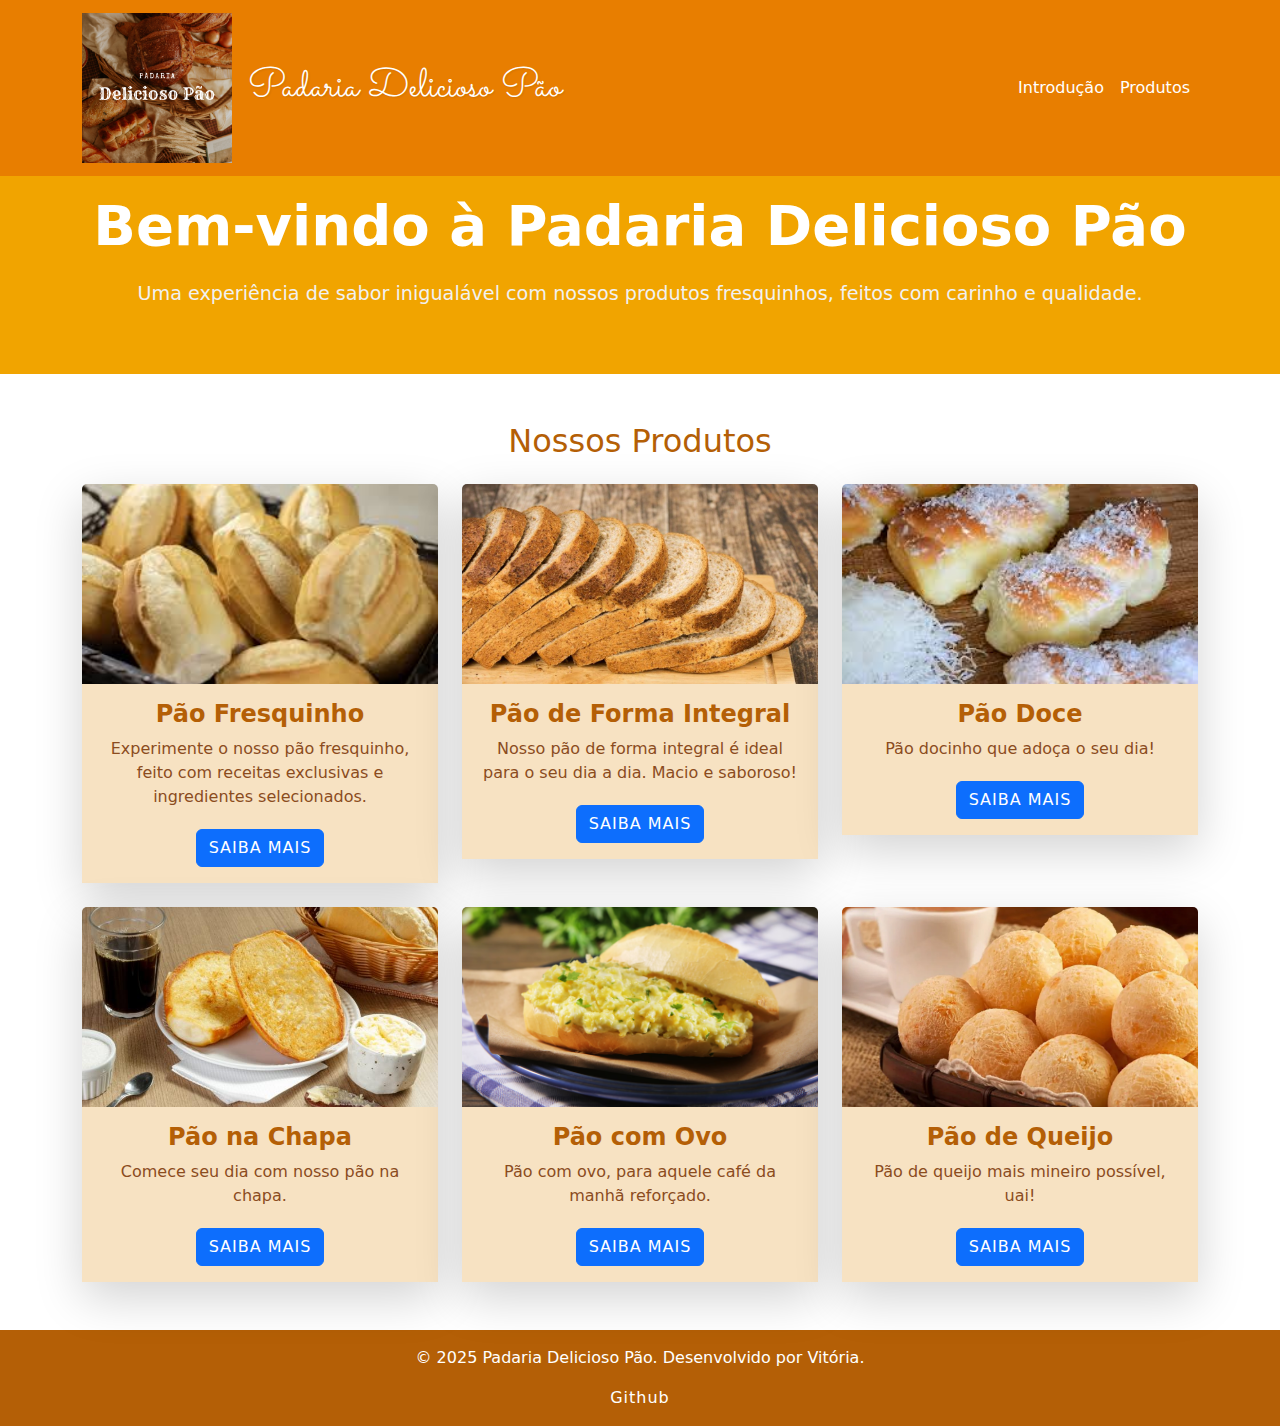
==== padariaDeliciosoPao/index.html @ 504e740c "Atividade (2)" ====
<!DOCTYPE html>
<html lang="pt-br">
    <head>
        <meta charset="UTF-8">
        <meta name="viewport" content="width=device-width, initial-scale=1.0">
        <title>Padaria Delicioso Pão</title>
        <!-- Link para o arquivo CSS -->
        <link rel="stylesheet" href="CSS/style.css">
        <!-- Bootstrap CSS -->
        <link href="https://cdn.jsdelivr.net/npm/bootstrap@5.3.3/dist/css/bootstrap.min.css" rel="stylesheet">
        <!-- Google Fonts -->
        <link href="https://fonts.googleapis.com/css2?family=Roboto:wght@400;700&family=Sacramento&display=swap" rel="stylesheet">
    </head>

    <body>
        <header>
            <!-- Barra de navegação com estilo fixo -->
            <nav class="navbar navbar-expand-lg navbar-light fixed-top" style="background-color: #e87e00;">
                <div class="container">
                    <a href="index.html" class="navbar-brand d-flex align-items-center text-white">
                        <img src="img/PADARIA.png" alt="Logo" width="150" height="150">
                        <span class="ms-3">Padaria Delicioso Pão</span>
                    </a>
                    <button class="navbar-toggler" type="button" data-bs-toggle="collapse" data-bs-target="#navbarNav" 
                            aria-controls="navbarNav" aria-expanded="false" aria-label="Toggle navigation">
                        <span class="navbar-toggler-icon"></span>
                    </button>
                    <div class="collapse navbar-collapse" id="navbarNav">
                        <ul class="navbar-nav ms-auto">
                            <li class="nav-item">
                                <a class="nav-link text-white" href="#introducao">Introdução</a>
                            </li>
                            <li class="nav-item">
                                <a class="nav-link text-white" href="#produtos">Produtos</a>
                            </li>
                        </ul>
                    </div>
                </div>
            </nav>
        </header>

        <main class="mt-5 pt-5">
            <!-- Seção de Introdução -->
            <section id="introducao" class="text-center my-5 py-5" style="background-color: #f1a400; color: white;">
                <div class="container">
                    <h1 class="display-4">Bem-vindo à Padaria Delicioso Pão</h1>
                    <p class="lead">Uma experiência de sabor inigualável com nossos produtos fresquinhos, feitos com carinho e qualidade.</p>
                </div>
            </section>
        
            <!-- Cards de Produtos -->
            <section id="produtos" class="container my-5">
                <h2 class="text-center mb-4" style="color: #b45f06;">Nossos Produtos</h2>
                <div class="row row-cols-1 row-cols-md-3 g-4">
        
                    <!-- Card de Produto 1 -->
                    <div class="col">
                        <div class="card shadow-lg border-0 rounded">
                            <img src="img/p.fresq.jpg" class="card-img-top" alt="Pão Fresquinho">
                            <div class="card-body" style="background-color: #f7e2c2;">
                                <h5 class="card-title" style="color: #b45f06;">Pão Fresquinho</h5>
                                <p class="card-text" style="color: #8b4c1e;">Experimente o nosso pão fresquinho, feito com receitas exclusivas e ingredientes selecionados.</p>
                                <a href="#" class="btn btn-primary">Saiba mais</a>
                            </div>
                        </div>
                    </div>
        
                    <!-- Card de Produto 2 -->
                    <div class="col">
                        <div class="card shadow-lg border-0 rounded">
                            <img src="img/pao-de-forma-integral-1024x602.jpg" class="card-img-top" alt="Pão de Forma">
                            <div class="card-body" style="background-color: #f7e2c2;">
                                <h5 class="card-title" style="color: #b45f06;">Pão de Forma Integral</h5>
                                <p class="card-text" style="color: #8b4c1e;">Nosso pão de forma integral é ideal para o seu dia a dia. Macio e saboroso!</p>
                                <a href="#" class="btn btn-primary">Saiba mais</a>
                            </div>
                        </div>
                    </div>
        
                    <!-- Card de Produto 3 -->
                    <div class="col">
                        <div class="card shadow-lg border-0 rounded">
                            <img src="img/p.doce.jpg" class="card-img-top" alt="Pão Doce">
                            <div class="card-body" style="background-color: #f7e2c2;">
                                <h5 class="card-title" style="color: #b45f06;">Pão Doce</h5>
                                <p class="card-text" style="color: #8b4c1e;">Pão docinho que adoça o seu dia!</p>
                                <a href="#" class="btn btn-primary">Saiba mais</a>
                            </div>
                        </div>
                    </div>
        
                    <!-- Card de Produto 4 -->
                    <div class="col">
                        <div class="card shadow-lg border-0 rounded">
                            <img src="img/p.chapa.jpg" class="card-img-top" alt="Pão na Chapa">
                            <div class="card-body" style="background-color: #f7e2c2;">
                                <h5 class="card-title" style="color: #b45f06;">Pão na Chapa</h5>
                                <p class="card-text" style="color: #8b4c1e;">Comece seu dia com nosso pão na chapa.</p>
                                <a href="#" class="btn btn-primary">Saiba mais</a>
                            </div>
                        </div>
                    </div>
        
                    <!-- Card de Produto 5 -->
                    <div class="col">
                        <div class="card shadow-lg border-0 rounded">
                            <img src="img/p.ovo.avif" class="card-img-top" alt="Pão com Ovo">
                            <div class="card-body" style="background-color: #f7e2c2;">
                                <h5 class="card-title" style="color: #b45f06;">Pão com Ovo</h5>
                                <p class="card-text" style="color: #8b4c1e;">Pão com ovo, para aquele café da manhã reforçado.</p>
                                <a href="#" class="btn btn-primary">Saiba mais</a>
                            </div>
                        </div>
                    </div>
        
                    <!-- Card de Produto 6 -->
                    <div class="col">
                        <div class="card shadow-lg border-0 rounded">
                            <img src="img/p.queijo.webp" class="card-img-top" alt="Pão de Queijo">
                            <div class="card-body" style="background-color: #f7e2c2;">
                                <h5 class="card-title" style="color: #b45f06;">Pão de Queijo</h5>
                                <p class="card-text" style="color: #8b4c1e;">Pão de queijo mais mineiro possível, uai!</p>
                                <a href="#" class="btn btn-primary">Saiba mais</a>
                            </div>
                        </div>
                    </div>
                </div>
            </section>
        </main>

        <footer style="background-color: #b45f06;" class="text-white text-center py-3">
            <p>&copy; 2025 Padaria Delicioso Pão. Desenvolvido por Vitória.</p>
            <a href="https://github.com/vitoriacandido/Vale-Imobiliaria.git" class="text-decoration-none text-white">Github</a>
        </footer>

        <!-- Bootstrap JS and dependencies -->
        <script src="https://cdn.jsdelivr.net/npm/@popperjs/core@2.11.6/dist/umd/popper.min.js"></script>
        <script src="https://cdn.jsdelivr.net/npm/bootstrap@5.3.3/dist/js/bootstrap.bundle.min.js"></script>
    </body>
</html>
---- padariaDeliciosoPao/CSS/style.css ----
/* Reset básico */
* {
    margin: 0;
    padding: 0;
    box-sizing: border-box;
}

/* Corpo da página */
body {
    font-family: 'Roboto', sans-serif;
    background-color: #fff8f0; /* Fundo suave em tom quente */
}

/* Cabeçalho */
header nav {
    background-color: #e87e00; /* Cor quente de laranja */
}

header .navbar-brand {
    font-family: 'Sacramento', cursive;
    font-size: 2.5rem;
    color: white;
    text-shadow: 1px 1px 2px rgba(0,0,0,0.1);
}

header .navbar-toggler {
    border-color: #ffffff;
}

header .navbar-toggler-icon {
    background-color: #ffffff;
}

/* Seção Introdução */
#introducao {
    background-color: #f1a400; /* Laranja quente */
    color: white;
    padding: 100px 0;
}

#introducao h1 {
    font-size: 3.5rem;
    font-weight: 700;
    margin-bottom: 20px;
}

#introducao p {
    font-size: 1.2rem;
    line-height: 1.6;
    color: #f1f1f1;
}

/* Cards de Produtos */
#produtos {
    margin-top: 50px;
}

.card {
    border: none;
    border-radius: 10px;
    box-shadow: 0 4px 10px rgba(0, 0, 0, 0.1);
    transition: transform 0.3s ease, box-shadow 0.3s ease;
}

.card:hover {
    transform: translateY(-10px);
    box-shadow: 0 8px 20px rgba(0, 0, 0, 0.2);
}

.card-img-top {
    border-top-left-radius: 10px;
    border-top-right-radius: 10px;
    object-fit: cover;
    height: 200px;
}

.card-body {
    background-color: #f7e2c2; /* Tom suave de amarelo quente */
    padding: 20px;
    text-align: center;
}

.card-title {
    font-size: 1.5rem;
    font-weight: 700;
    color: #b45f06; /* Marrom quente */
    margin-bottom: 15px;
}

.card-text {
    font-size: 1rem;
    color: #8b4c1e; /* Marrom médio */
    margin-bottom: 20px;
}

.btn-primary {
    background-color: #d45600; /* Laranja escuro */
    border: none;
    padding: 10px 20px;
    font-size: 1rem;
    text-transform: uppercase;
    letter-spacing: 1px;
    border-radius: 5px;
    transition: background-color 0.3s ease;
}

.btn-primary:hover {
    background-color: #b94e00; /* Laranja mais escuro no hover */
}

/* Footer */
footer {
    padding: 20px;
    background-color: #b45f06; /* Cor de marrom quente */
}

footer a {
    color: white;
    text-decoration: none;
    font-weight: 500;
    letter-spacing: 1px;
}

footer a:hover {
    text-decoration: underline;
}

footer p {
    font-size: 1rem;
}

/* Responsividade */
@media (max-width: 768px) {
    .navbar-brand {
        font-size: 2rem;
    }

    #introducao h1 {
        font-size: 2.5rem;
    }

    #introducao p {
        font-size: 1rem;
    }
    
    .card-title {
        font-size: 1.2rem;
    }
}
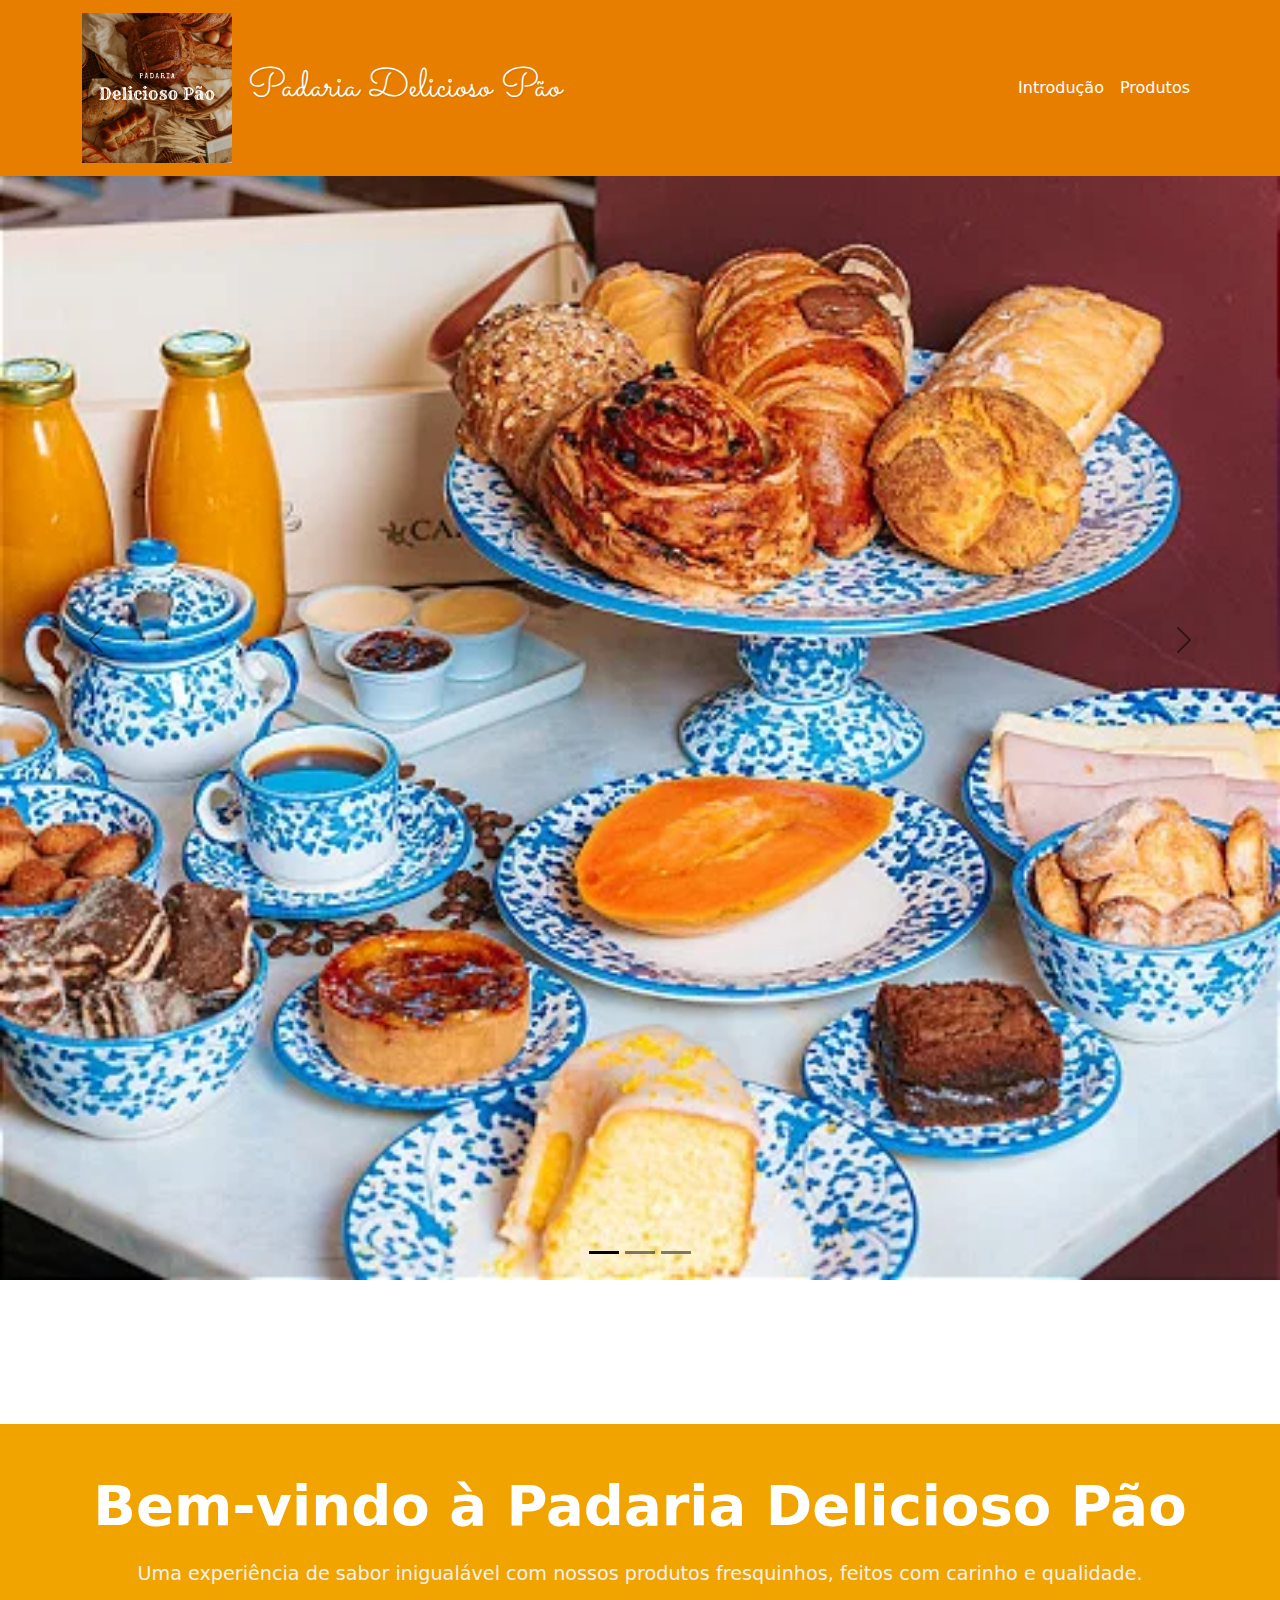
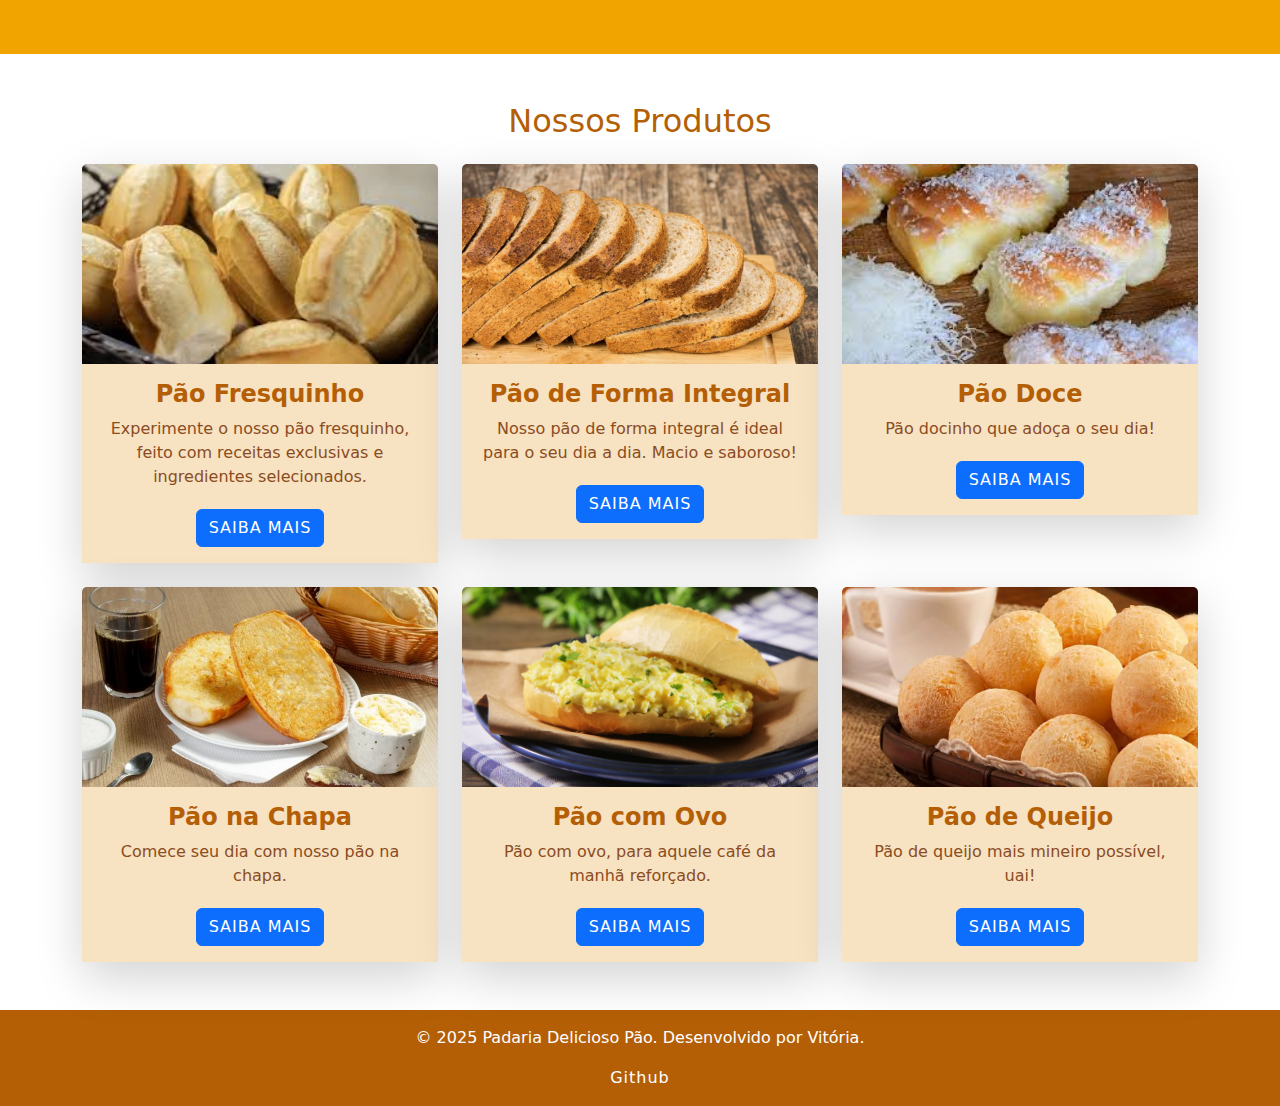
==== commit 0bd8cfda: "atividade 2" ====
--- a/padariaDeliciosoPao/index.html
+++ b/padariaDeliciosoPao/index.html
@@ -37,7 +37,42 @@
                     </div>
                 </div>
             </nav>
+         
+            <div id="carouselExampleDark" class="carousel carousel-dark slide">
+                <div class="carousel-indicators">
+                  <button type="button" data-bs-target="#carouselExampleDark" data-bs-slide-to="0" class="active" aria-current="true" aria-label="Slide 1"></button>
+                  <button type="button" data-bs-target="#carouselExampleDark" data-bs-slide-to="1" aria-label="Slide 2"></button>
+                  <button type="button" data-bs-target="#carouselExampleDark" data-bs-slide-to="2" aria-label="Slide 3"></button>
+                </div>
+                <div class="carousel-inner">
+                  <div class="carousel-item active" data-bs-interval="1000">
+                    <img src="img/1.webp" class="d-block w-100" alt="50">
+                    <div class="carousel-caption d-none d-md-block">
+                    </div>
+                  </div>
+                  <div class="carousel-item" data-bs-interval="2000">
+                    <img src="img/2.jpg" class="d-block w-100" alt="...">
+                    <div class="carousel-caption d-none d-md-block">
+                    </div>
+                  </div>
+                  <div class="carousel-item">
+                    <img src="img/3.jpg" class="d-block w-100" alt="...">
+                    <div class="carousel-caption d-none d-md-block">
+                    </div>
+                  </div>
+                </div>
+                <button class="carousel-control-prev" type="button" data-bs-target="#carouselExampleDark" data-bs-slide="prev">
+                  <span class="carousel-control-prev-icon" aria-hidden="true"></span>
+                  <span class="visually-hidden">Previous</span>
+                </button>
+                <button class="carousel-control-next" type="button" data-bs-target="#carouselExampleDark" data-bs-slide="next">
+                  <span class="carousel-control-next-icon" aria-hidden="true"></span>
+                  <span class="visually-hidden">Next</span>
+                </button>
+              </div>
+
         </header>
+        
 
         <main class="mt-5 pt-5">
             <!-- Seção de Introdução -->
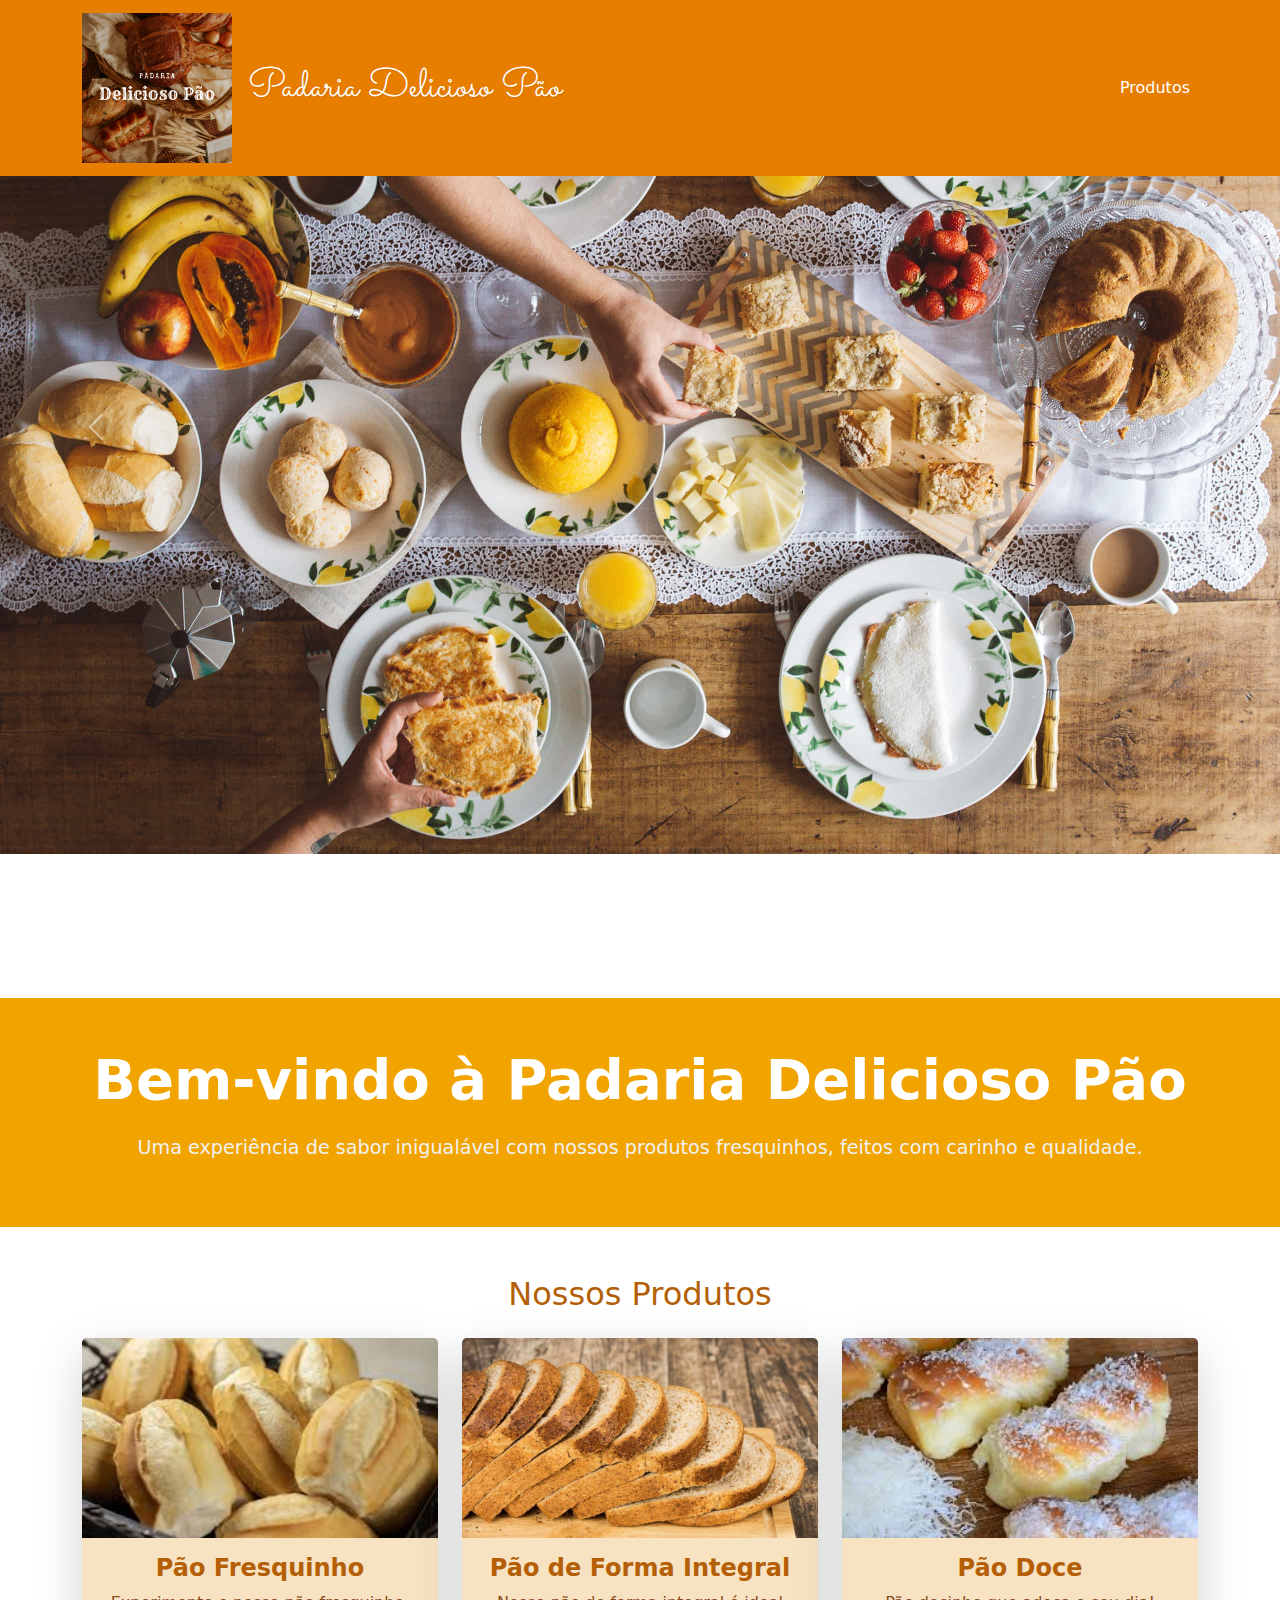
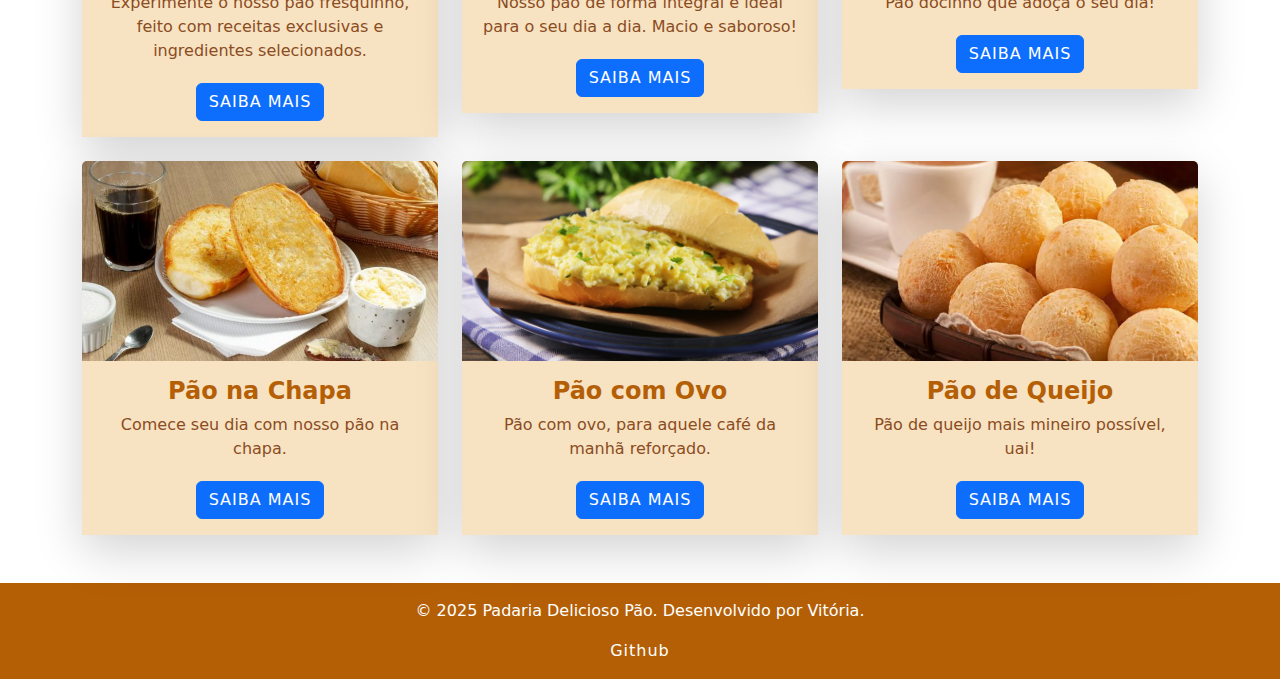
==== commit 02cd648d: "modificando" ====
--- a/padariaDeliciosoPao/index.html
+++ b/padariaDeliciosoPao/index.html
@@ -28,9 +28,6 @@
                     <div class="collapse navbar-collapse" id="navbarNav">
                         <ul class="navbar-nav ms-auto">
                             <li class="nav-item">
-                                <a class="nav-link text-white" href="#introducao">Introdução</a>
-                            </li>
-                            <li class="nav-item">
                                 <a class="nav-link text-white" href="#produtos">Produtos</a>
                             </li>
                         </ul>
@@ -38,39 +35,23 @@
                 </div>
             </nav>
          
-            <div id="carouselExampleDark" class="carousel carousel-dark slide">
-                <div class="carousel-indicators">
-                  <button type="button" data-bs-target="#carouselExampleDark" data-bs-slide-to="0" class="active" aria-current="true" aria-label="Slide 1"></button>
-                  <button type="button" data-bs-target="#carouselExampleDark" data-bs-slide-to="1" aria-label="Slide 2"></button>
-                  <button type="button" data-bs-target="#carouselExampleDark" data-bs-slide-to="2" aria-label="Slide 3"></button>
-                </div>
+            <div id="carouselExampleAutoplaying" class="carousel slide" data-bs-ride="carousel">
                 <div class="carousel-inner">
-                  <div class="carousel-item active" data-bs-interval="1000">
-                    <img src="img/1.webp" class="d-block w-100" alt="50">
-                    <div class="carousel-caption d-none d-md-block">
-                    </div>
-                  </div>
-                  <div class="carousel-item" data-bs-interval="2000">
+                  <div class="carousel-item active">
                     <img src="img/2.jpg" class="d-block w-100" alt="...">
-                    <div class="carousel-caption d-none d-md-block">
-                    </div>
                   </div>
                   <div class="carousel-item">
-                    <img src="img/3.jpg" class="d-block w-100" alt="...">
-                    <div class="carousel-caption d-none d-md-block">
-                    </div>
+                    <img src="img/1.jpg" class="d-block w-100" alt="...">
                   </div>
-                </div>
-                <button class="carousel-control-prev" type="button" data-bs-target="#carouselExampleDark" data-bs-slide="prev">
+                <button class="carousel-control-prev" type="button" data-bs-target="#carouselExampleAutoplaying" data-bs-slide="prev">
                   <span class="carousel-control-prev-icon" aria-hidden="true"></span>
                   <span class="visually-hidden">Previous</span>
                 </button>
-                <button class="carousel-control-next" type="button" data-bs-target="#carouselExampleDark" data-bs-slide="next">
+                <button class="carousel-control-next" type="button" data-bs-target="#carouselExampleAutoplaying" data-bs-slide="next">
                   <span class="carousel-control-next-icon" aria-hidden="true"></span>
                   <span class="visually-hidden">Next</span>
                 </button>
-              </div>
-
+              </div> 
         </header>
         
 
@@ -165,7 +146,7 @@
 
         <footer style="background-color: #b45f06;" class="text-white text-center py-3">
             <p>&copy; 2025 Padaria Delicioso Pão. Desenvolvido por Vitória.</p>
-            <a href="https://github.com/vitoriacandido/Vale-Imobiliaria.git" class="text-decoration-none text-white">Github</a>
+            <a href="https://github.com/vitoriacandido/Revisao2024.git" class="text-decoration-none text-white">Github</a>
         </footer>
 
         <!-- Bootstrap JS and dependencies -->
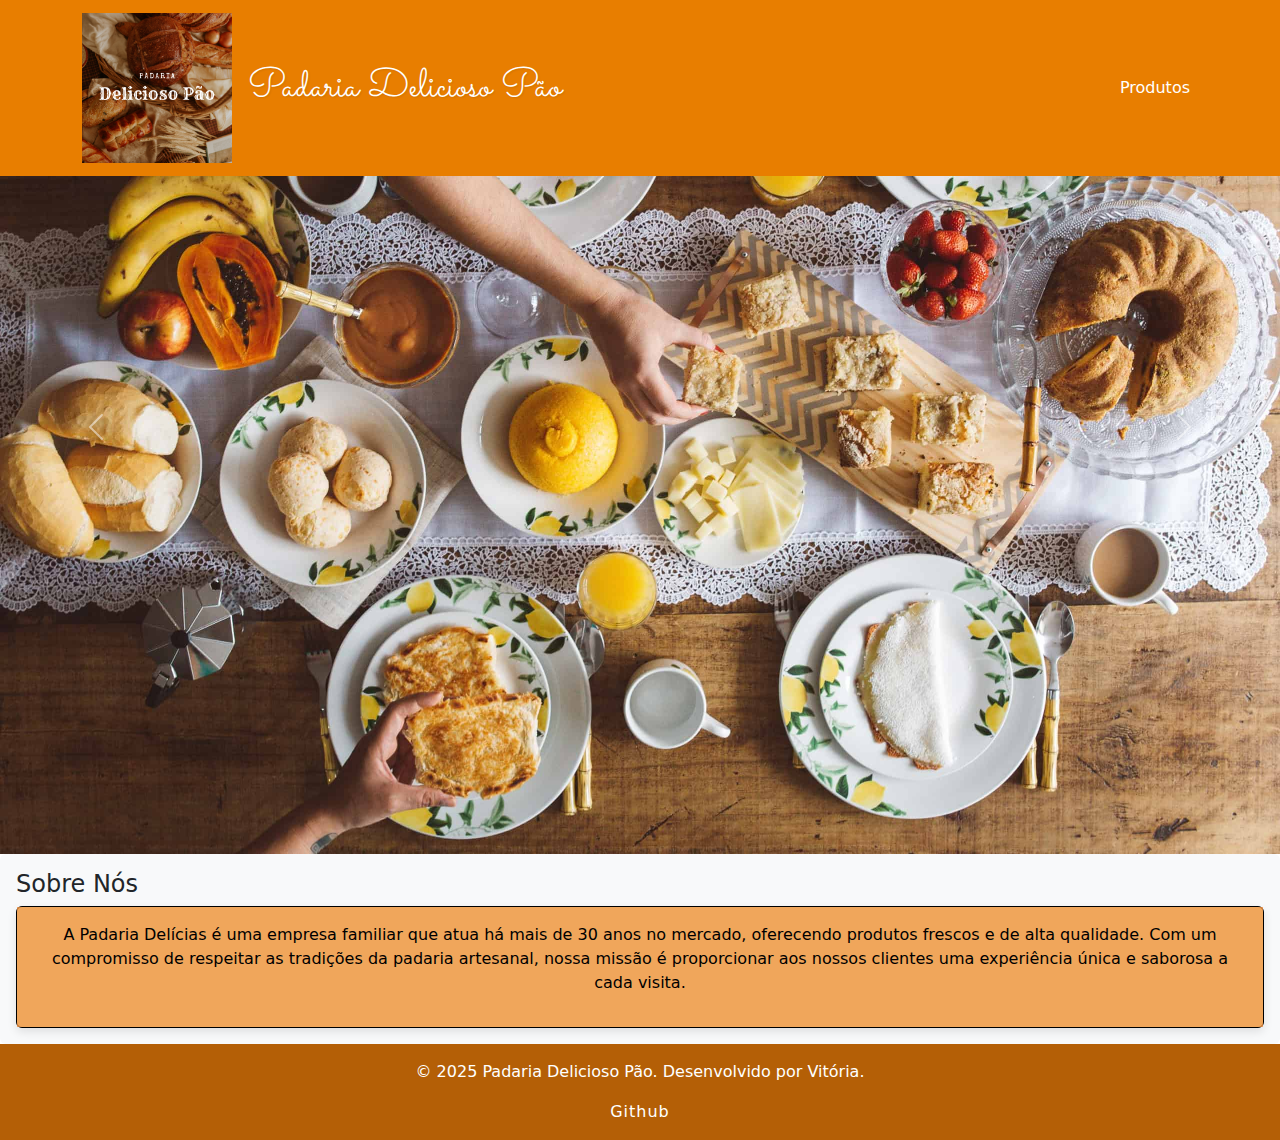
==== commit 5e1631c7: "atualizado" ====
--- a/padariaDeliciosoPao/index.html
+++ b/padariaDeliciosoPao/index.html
@@ -28,7 +28,7 @@
                     <div class="collapse navbar-collapse" id="navbarNav">
                         <ul class="navbar-nav ms-auto">
                             <li class="nav-item">
-                                <a class="nav-link text-white" href="#produtos">Produtos</a>
+                                <a class="nav-link text-white" href="Produtos.html">Produtos</a>
                             </li>
                         </ul>
                     </div>
@@ -37,111 +37,33 @@
          
             <div id="carouselExampleAutoplaying" class="carousel slide" data-bs-ride="carousel">
                 <div class="carousel-inner">
-                  <div class="carousel-item active">
-                    <img src="img/2.jpg" class="d-block w-100" alt="...">
-                  </div>
-                  <div class="carousel-item">
-                    <img src="img/1.jpg" class="d-block w-100" alt="...">
-                  </div>
+                    <div class="carousel-item active">
+                        <img src="img/2.jpg" class="d-block w-100" alt="...">
+                    </div>
+                    <div class="carousel-item">
+                        <img src="img/1.jpg" class="d-block w-100" alt="...">
+                    </div>
+                </div>
                 <button class="carousel-control-prev" type="button" data-bs-target="#carouselExampleAutoplaying" data-bs-slide="prev">
-                  <span class="carousel-control-prev-icon" aria-hidden="true"></span>
-                  <span class="visually-hidden">Previous</span>
+                    <span class="carousel-control-prev-icon" aria-hidden="true"></span>
+                    <span class="visually-hidden">Previous</span>
                 </button>
                 <button class="carousel-control-next" type="button" data-bs-target="#carouselExampleAutoplaying" data-bs-slide="next">
-                  <span class="carousel-control-next-icon" aria-hidden="true"></span>
-                  <span class="visually-hidden">Next</span>
+                    <span class="carousel-control-next-icon" aria-hidden="true"></span>
+                    <span class="visually-hidden">Next</span>
                 </button>
-              </div> 
+            </div> 
         </header>
         
-
-        <main class="mt-5 pt-5">
-            <!-- Seção de Introdução -->
-            <section id="introducao" class="text-center my-5 py-5" style="background-color: #f1a400; color: white;">
-                <div class="container">
-                    <h1 class="display-4">Bem-vindo à Padaria Delicioso Pão</h1>
-                    <p class="lead">Uma experiência de sabor inigualável com nossos produtos fresquinhos, feitos com carinho e qualidade.</p>
-                </div>
-            </section>
-        
-            <!-- Cards de Produtos -->
-            <section id="produtos" class="container my-5">
-                <h2 class="text-center mb-4" style="color: #b45f06;">Nossos Produtos</h2>
-                <div class="row row-cols-1 row-cols-md-3 g-4">
-        
-                    <!-- Card de Produto 1 -->
-                    <div class="col">
-                        <div class="card shadow-lg border-0 rounded">
-                            <img src="img/p.fresq.jpg" class="card-img-top" alt="Pão Fresquinho">
-                            <div class="card-body" style="background-color: #f7e2c2;">
-                                <h5 class="card-title" style="color: #b45f06;">Pão Fresquinho</h5>
-                                <p class="card-text" style="color: #8b4c1e;">Experimente o nosso pão fresquinho, feito com receitas exclusivas e ingredientes selecionados.</p>
-                                <a href="#" class="btn btn-primary">Saiba mais</a>
-                            </div>
-                        </div>
-                    </div>
-        
-                    <!-- Card de Produto 2 -->
-                    <div class="col">
-                        <div class="card shadow-lg border-0 rounded">
-                            <img src="img/pao-de-forma-integral-1024x602.jpg" class="card-img-top" alt="Pão de Forma">
-                            <div class="card-body" style="background-color: #f7e2c2;">
-                                <h5 class="card-title" style="color: #b45f06;">Pão de Forma Integral</h5>
-                                <p class="card-text" style="color: #8b4c1e;">Nosso pão de forma integral é ideal para o seu dia a dia. Macio e saboroso!</p>
-                                <a href="#" class="btn btn-primary">Saiba mais</a>
-                            </div>
-                        </div>
-                    </div>
-        
-                    <!-- Card de Produto 3 -->
-                    <div class="col">
-                        <div class="card shadow-lg border-0 rounded">
-                            <img src="img/p.doce.jpg" class="card-img-top" alt="Pão Doce">
-                            <div class="card-body" style="background-color: #f7e2c2;">
-                                <h5 class="card-title" style="color: #b45f06;">Pão Doce</h5>
-                                <p class="card-text" style="color: #8b4c1e;">Pão docinho que adoça o seu dia!</p>
-                                <a href="#" class="btn btn-primary">Saiba mais</a>
-                            </div>
-                        </div>
-                    </div>
-        
-                    <!-- Card de Produto 4 -->
-                    <div class="col">
-                        <div class="card shadow-lg border-0 rounded">
-                            <img src="img/p.chapa.jpg" class="card-img-top" alt="Pão na Chapa">
-                            <div class="card-body" style="background-color: #f7e2c2;">
-                                <h5 class="card-title" style="color: #b45f06;">Pão na Chapa</h5>
-                                <p class="card-text" style="color: #8b4c1e;">Comece seu dia com nosso pão na chapa.</p>
-                                <a href="#" class="btn btn-primary">Saiba mais</a>
-                            </div>
-                        </div>
-                    </div>
-        
-                    <!-- Card de Produto 5 -->
-                    <div class="col">
-                        <div class="card shadow-lg border-0 rounded">
-                            <img src="img/p.ovo.avif" class="card-img-top" alt="Pão com Ovo">
-                            <div class="card-body" style="background-color: #f7e2c2;">
-                                <h5 class="card-title" style="color: #b45f06;">Pão com Ovo</h5>
-                                <p class="card-text" style="color: #8b4c1e;">Pão com ovo, para aquele café da manhã reforçado.</p>
-                                <a href="#" class="btn btn-primary">Saiba mais</a>
-                            </div>
-                        </div>
-                    </div>
-        
-                    <!-- Card de Produto 6 -->
-                    <div class="col">
-                        <div class="card shadow-lg border-0 rounded">
-                            <img src="img/p.queijo.webp" class="card-img-top" alt="Pão de Queijo">
-                            <div class="card-body" style="background-color: #f7e2c2;">
-                                <h5 class="card-title" style="color: #b45f06;">Pão de Queijo</h5>
-                                <p class="card-text" style="color: #8b4c1e;">Pão de queijo mais mineiro possível, uai!</p>
-                                <a href="#" class="btn btn-primary">Saiba mais</a>
-                            </div>
-                        </div>
+        <main>
+            <div data-bs-spy="scroll" data-bs-target="#navbar-example2" data-bs-root-margin="0px 0px -40%" data-bs-smooth-scroll="true" class="scrollspy-example bg-body-tertiary p-3 rounded-2" tabindex="0">
+                <h4 id="scrollspyHeading1">Sobre Nós</h4>
+                <div class="card" style="background-color: #FFF9C4; color: black; border: 1px solid #000000;" class="mb-3">
+                    <div class="card-body">
+                        <p>A Padaria Delícias é uma empresa familiar que atua há mais de 30 anos no mercado, oferecendo produtos frescos e de alta qualidade. Com um compromisso de respeitar as tradições da padaria artesanal, nossa missão é proporcionar aos nossos clientes uma experiência única e saborosa a cada visita.</p>
                     </div>
                 </div>
-            </section>
+            </div>
         </main>
 
         <footer style="background-color: #b45f06;" class="text-white text-center py-3">
--- a/padariaDeliciosoPao/CSS/style.css
+++ b/padariaDeliciosoPao/CSS/style.css
@@ -75,23 +75,12 @@
 }
 
 .card-body {
-    background-color: #f7e2c2; /* Tom suave de amarelo quente */
+    background-color: hwb(27 20% 8% / 0.726); /* Tom suave de amarelo quente */
     padding: 20px;
     text-align: center;
 }
 
-.card-title {
-    font-size: 1.5rem;
-    font-weight: 700;
-    color: #b45f06; /* Marrom quente */
-    margin-bottom: 15px;
-}
 
-.card-text {
-    font-size: 1rem;
-    color: #8b4c1e; /* Marrom médio */
-    margin-bottom: 20px;
-}
 
 .btn-primary {
     background-color: #d45600; /* Laranja escuro */
@@ -146,4 +135,7 @@
     .card-title {
         font-size: 1.2rem;
     }
+
+
+
 }
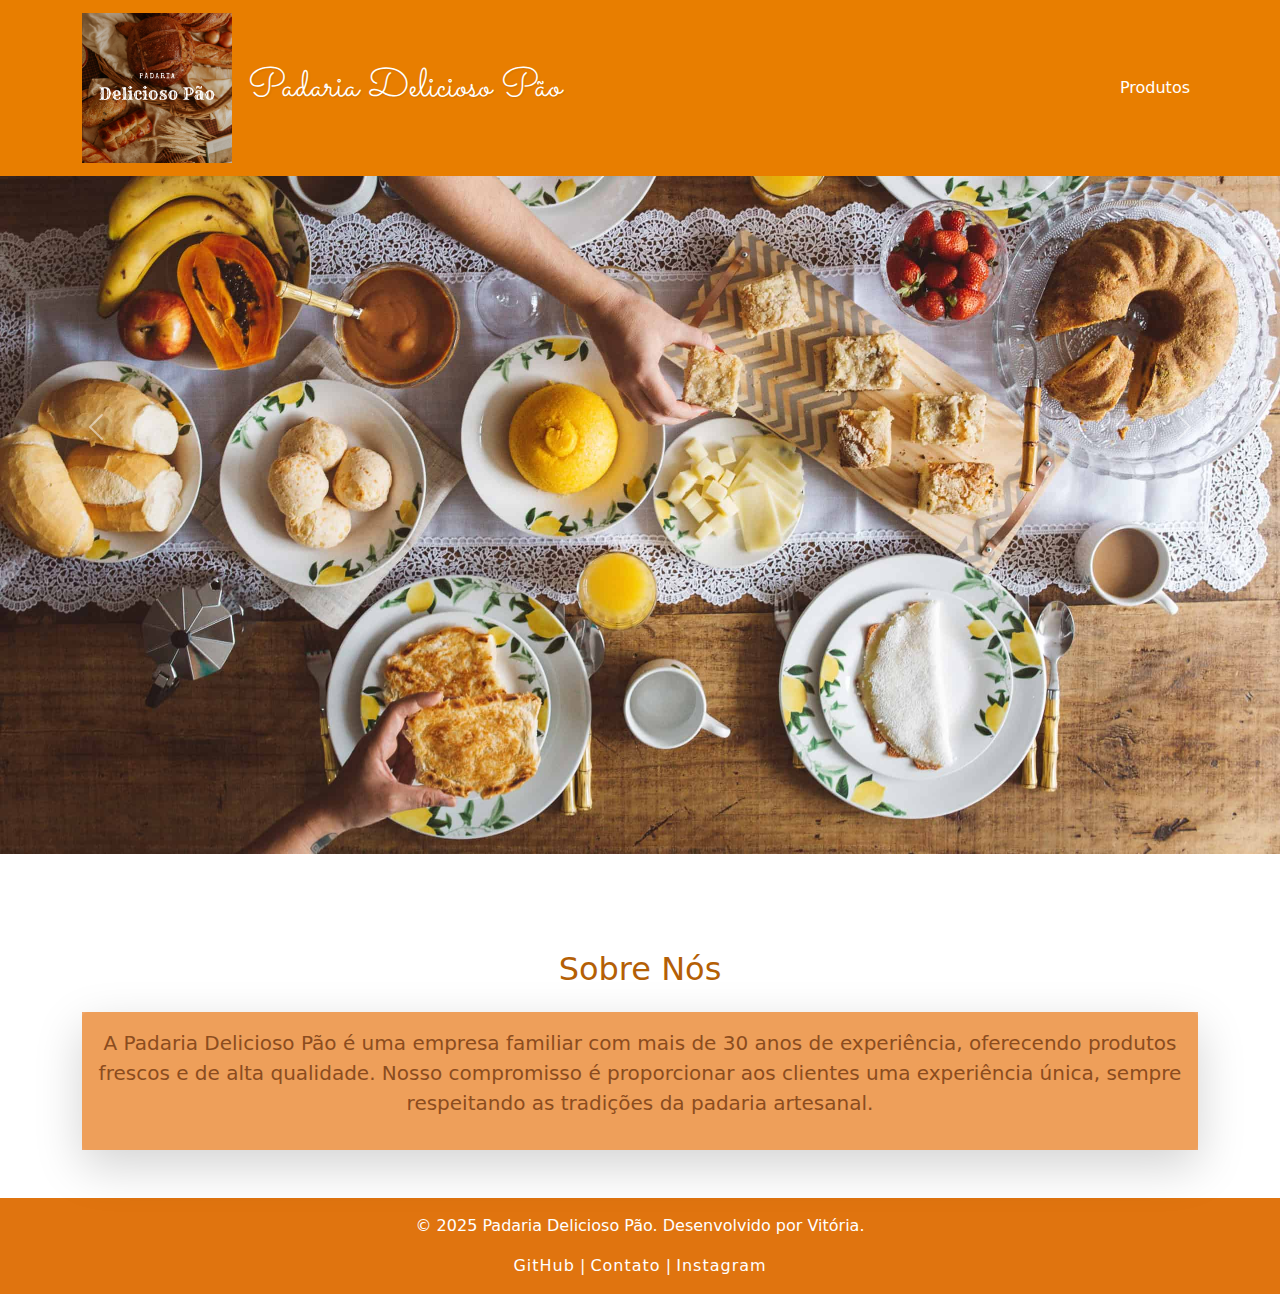
==== commit a2468670: "videos" ====
--- a/padariaDeliciosoPao/index.html
+++ b/padariaDeliciosoPao/index.html
@@ -1,78 +1,88 @@
 <!DOCTYPE html>
 <html lang="pt-br">
-    <head>
-        <meta charset="UTF-8">
-        <meta name="viewport" content="width=device-width, initial-scale=1.0">
-        <title>Padaria Delicioso Pão</title>
-        <!-- Link para o arquivo CSS -->
-        <link rel="stylesheet" href="CSS/style.css">
-        <!-- Bootstrap CSS -->
-        <link href="https://cdn.jsdelivr.net/npm/bootstrap@5.3.3/dist/css/bootstrap.min.css" rel="stylesheet">
-        <!-- Google Fonts -->
-        <link href="https://fonts.googleapis.com/css2?family=Roboto:wght@400;700&family=Sacramento&display=swap" rel="stylesheet">
-    </head>
+<head>
+    <meta charset="UTF-8">
+    <meta name="viewport" content="width=device-width, initial-scale=1.0">
+    <meta name="description" content="Padaria Delicioso Pão - Oferecendo produtos frescos e saborosos com mais de 30 anos de tradição.">
+    <meta name="keywords" content="padaria, pães frescos, tradição, qualidade, café da manhã">
+    <meta name="author" content="Vitória Candido">
+    <title>Padaria Delicioso Pão</title>
 
-    <body>
-        <header>
-            <!-- Barra de navegação com estilo fixo -->
-            <nav class="navbar navbar-expand-lg navbar-light fixed-top" style="background-color: #e87e00;">
-                <div class="container">
-                    <a href="index.html" class="navbar-brand d-flex align-items-center text-white">
-                        <img src="img/PADARIA.png" alt="Logo" width="150" height="150">
-                        <span class="ms-3">Padaria Delicioso Pão</span>
-                    </a>
-                    <button class="navbar-toggler" type="button" data-bs-toggle="collapse" data-bs-target="#navbarNav" 
-                            aria-controls="navbarNav" aria-expanded="false" aria-label="Toggle navigation">
-                        <span class="navbar-toggler-icon"></span>
-                    </button>
-                    <div class="collapse navbar-collapse" id="navbarNav">
-                        <ul class="navbar-nav ms-auto">
-                            <li class="nav-item">
-                                <a class="nav-link text-white" href="Produtos.html">Produtos</a>
-                            </li>
-                        </ul>
-                    </div>
-                </div>
-            </nav>
-         
-            <div id="carouselExampleAutoplaying" class="carousel slide" data-bs-ride="carousel">
-                <div class="carousel-inner">
-                    <div class="carousel-item active">
-                        <img src="img/2.jpg" class="d-block w-100" alt="...">
-                    </div>
-                    <div class="carousel-item">
-                        <img src="img/1.jpg" class="d-block w-100" alt="...">
-                    </div>
-                </div>
-                <button class="carousel-control-prev" type="button" data-bs-target="#carouselExampleAutoplaying" data-bs-slide="prev">
-                    <span class="carousel-control-prev-icon" aria-hidden="true"></span>
-                    <span class="visually-hidden">Previous</span>
+    <!-- Link para o arquivo CSS -->
+    <link rel="stylesheet" href="CSS/style.css">
+    
+    <!-- Bootstrap CSS -->
+    <link href="https://cdn.jsdelivr.net/npm/bootstrap@5.3.3/dist/css/bootstrap.min.css" rel="stylesheet">
+    
+    <!-- Google Fonts -->
+    <link href="https://fonts.googleapis.com/css2?family=Roboto:wght@400;700&family=Sacramento&display=swap" rel="stylesheet">
+</head>
+
+<body>
+    <header>
+        <!-- Barra de navegação com estilo fixo -->
+        <nav class="navbar navbar-expand-lg navbar-light fixed-top" style="background-color: #e87e00;">
+            <div class="container">
+                <a href="index.html" class="navbar-brand d-flex align-items-center text-white">
+                    <img src="img/PADARIA.png" alt="Logo da Padaria Delicioso Pão" width="150" height="150">
+                    <span class="ms-3">Padaria Delicioso Pão</span>
+                </a>
+                <button class="navbar-toggler" type="button" data-bs-toggle="collapse" data-bs-target="#navbarNav" 
+                        aria-controls="navbarNav" aria-expanded="false" aria-label="Alternar navegação">
+                    <span class="navbar-toggler-icon"></span>
                 </button>
-                <button class="carousel-control-next" type="button" data-bs-target="#carouselExampleAutoplaying" data-bs-slide="next">
-                    <span class="carousel-control-next-icon" aria-hidden="true"></span>
-                    <span class="visually-hidden">Next</span>
-                </button>
-            </div> 
-        </header>
-        
-        <main>
-            <div data-bs-spy="scroll" data-bs-target="#navbar-example2" data-bs-root-margin="0px 0px -40%" data-bs-smooth-scroll="true" class="scrollspy-example bg-body-tertiary p-3 rounded-2" tabindex="0">
-                <h4 id="scrollspyHeading1">Sobre Nós</h4>
-                <div class="card" style="background-color: #FFF9C4; color: black; border: 1px solid #000000;" class="mb-3">
-                    <div class="card-body">
-                        <p>A Padaria Delícias é uma empresa familiar que atua há mais de 30 anos no mercado, oferecendo produtos frescos e de alta qualidade. Com um compromisso de respeitar as tradições da padaria artesanal, nossa missão é proporcionar aos nossos clientes uma experiência única e saborosa a cada visita.</p>
-                    </div>
+                <div class="collapse navbar-collapse" id="navbarNav">
+                    <ul class="navbar-nav ms-auto">
+                        <li class="nav-item">
+                            <a class="nav-link text-white" href="Produtos.html">Produtos</a>
+                        </li>
+                    </ul>
                 </div>
             </div>
-        </main>
+        </nav>
 
-        <footer style="background-color: #b45f06;" class="text-white text-center py-3">
-            <p>&copy; 2025 Padaria Delicioso Pão. Desenvolvido por Vitória.</p>
-            <a href="https://github.com/vitoriacandido/Revisao2024.git" class="text-decoration-none text-white">Github</a>
-        </footer>
+        <!-- Carrossel de Imagens -->
+        <div id="carouselExampleAutoplaying" class="carousel slide" data-bs-ride="carousel">
+            <div class="carousel-inner">
+                <div class="carousel-item active">
+                    <img src="img/2.jpg" class="d-block w-100" alt="Imagem de produtos frescos da padaria">
+                </div>
+                <div class="carousel-item">
+                    <img src="img/1.jpg" class="d-block w-100" alt="Imagem de pão artesanal na vitrine">
+                </div>
+            </div>
+            <button class="carousel-control-prev" type="button" data-bs-target="#carouselExampleAutoplaying" data-bs-slide="prev">
+                <span class="carousel-control-prev-icon" aria-hidden="true"></span>
+                <span class="visually-hidden">Anterior</span>
+            </button>
+            <button class="carousel-control-next" type="button" data-bs-target="#carouselExampleAutoplaying" data-bs-slide="next">
+                <span class="carousel-control-next-icon" aria-hidden="true"></span>
+                <span class="visually-hidden">Próximo</span>
+            </button>
+        </div>
+    </header>
 
-        <!-- Bootstrap JS and dependencies -->
-        <script src="https://cdn.jsdelivr.net/npm/@popperjs/core@2.11.6/dist/umd/popper.min.js"></script>
-        <script src="https://cdn.jsdelivr.net/npm/bootstrap@5.3.3/dist/js/bootstrap.bundle.min.js"></script>
-    </body>
+    <main>
+        <!-- Seção Sobre Nós -->
+        <section id="sobre" class="container my-5 pt-5">
+            <h2 class="text-center mb-4" style="color: #b45f06;">Sobre Nós</h2>
+            <div class="card mb-3 shadow-lg border-0 rounded" style="background-color: #f7e2c2;">
+                <div class="card-body">
+                    <p class="lead" style="color: #8b4c1e;">A Padaria Delicioso Pão é uma empresa familiar com mais de 30 anos de experiência, oferecendo produtos frescos e de alta qualidade. Nosso compromisso é proporcionar aos clientes uma experiência única, sempre respeitando as tradições da padaria artesanal.</p>
+                </div>
+            </div>
+        </section>
+    </main>
+
+    <footer style="background-color: #e0740f;" class="text-white text-center py-3">
+        <p>&copy; 2025 Padaria Delicioso Pão. Desenvolvido por Vitória.</p>
+        <a href="https://github.com/vitoriacandido/Revisao2024.git" class="text-decoration-none text-white">GitHub</a> | 
+        <a href="mailto:contato@padariadeliciosopao.com" class="text-decoration-none text-white">Contato</a> |
+        <a href="https://www.instagram.com/padariadeliciosopao" class="text-decoration-none text-white">Instagram</a>
+    </footer>
+
+    <!-- Bootstrap JS and dependencies -->
+    <script src="https://cdn.jsdelivr.net/npm/@popperjs/core@2.11.6/dist/umd/popper.min.js"></script>
+    <script src="https://cdn.jsdelivr.net/npm/bootstrap@5.3.3/dist/js/bootstrap.bundle.min.js"></script>
+</body>
 </html>
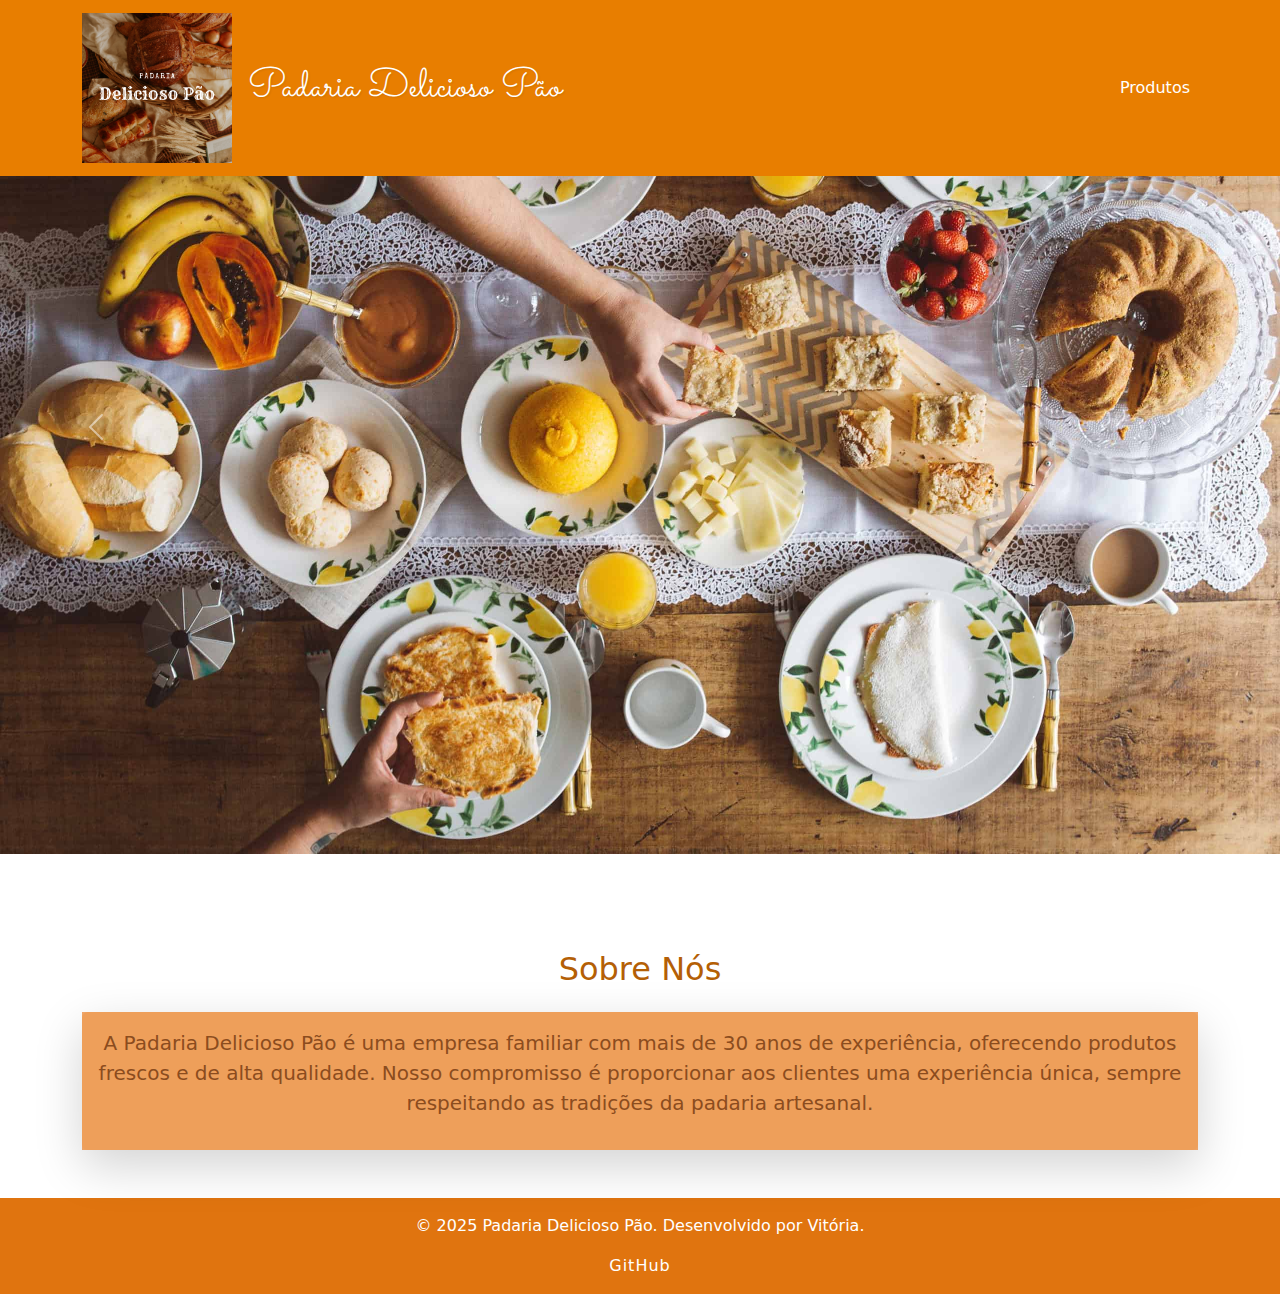
==== commit e1f98f01: "MODIFICADO" ====
--- a/padariaDeliciosoPao/index.html
+++ b/padariaDeliciosoPao/index.html
@@ -76,9 +76,7 @@
 
     <footer style="background-color: #e0740f;" class="text-white text-center py-3">
         <p>&copy; 2025 Padaria Delicioso Pão. Desenvolvido por Vitória.</p>
-        <a href="https://github.com/vitoriacandido/Revisao2024.git" class="text-decoration-none text-white">GitHub</a> | 
-        <a href="mailto:contato@padariadeliciosopao.com" class="text-decoration-none text-white">Contato</a> |
-        <a href="https://www.instagram.com/padariadeliciosopao" class="text-decoration-none text-white">Instagram</a>
+        <a href="https://github.com/vitoriacandido/Revisao2024.git" class="text-decoration-none text-white">GitHub</a> 
     </footer>
 
     <!-- Bootstrap JS and dependencies -->
